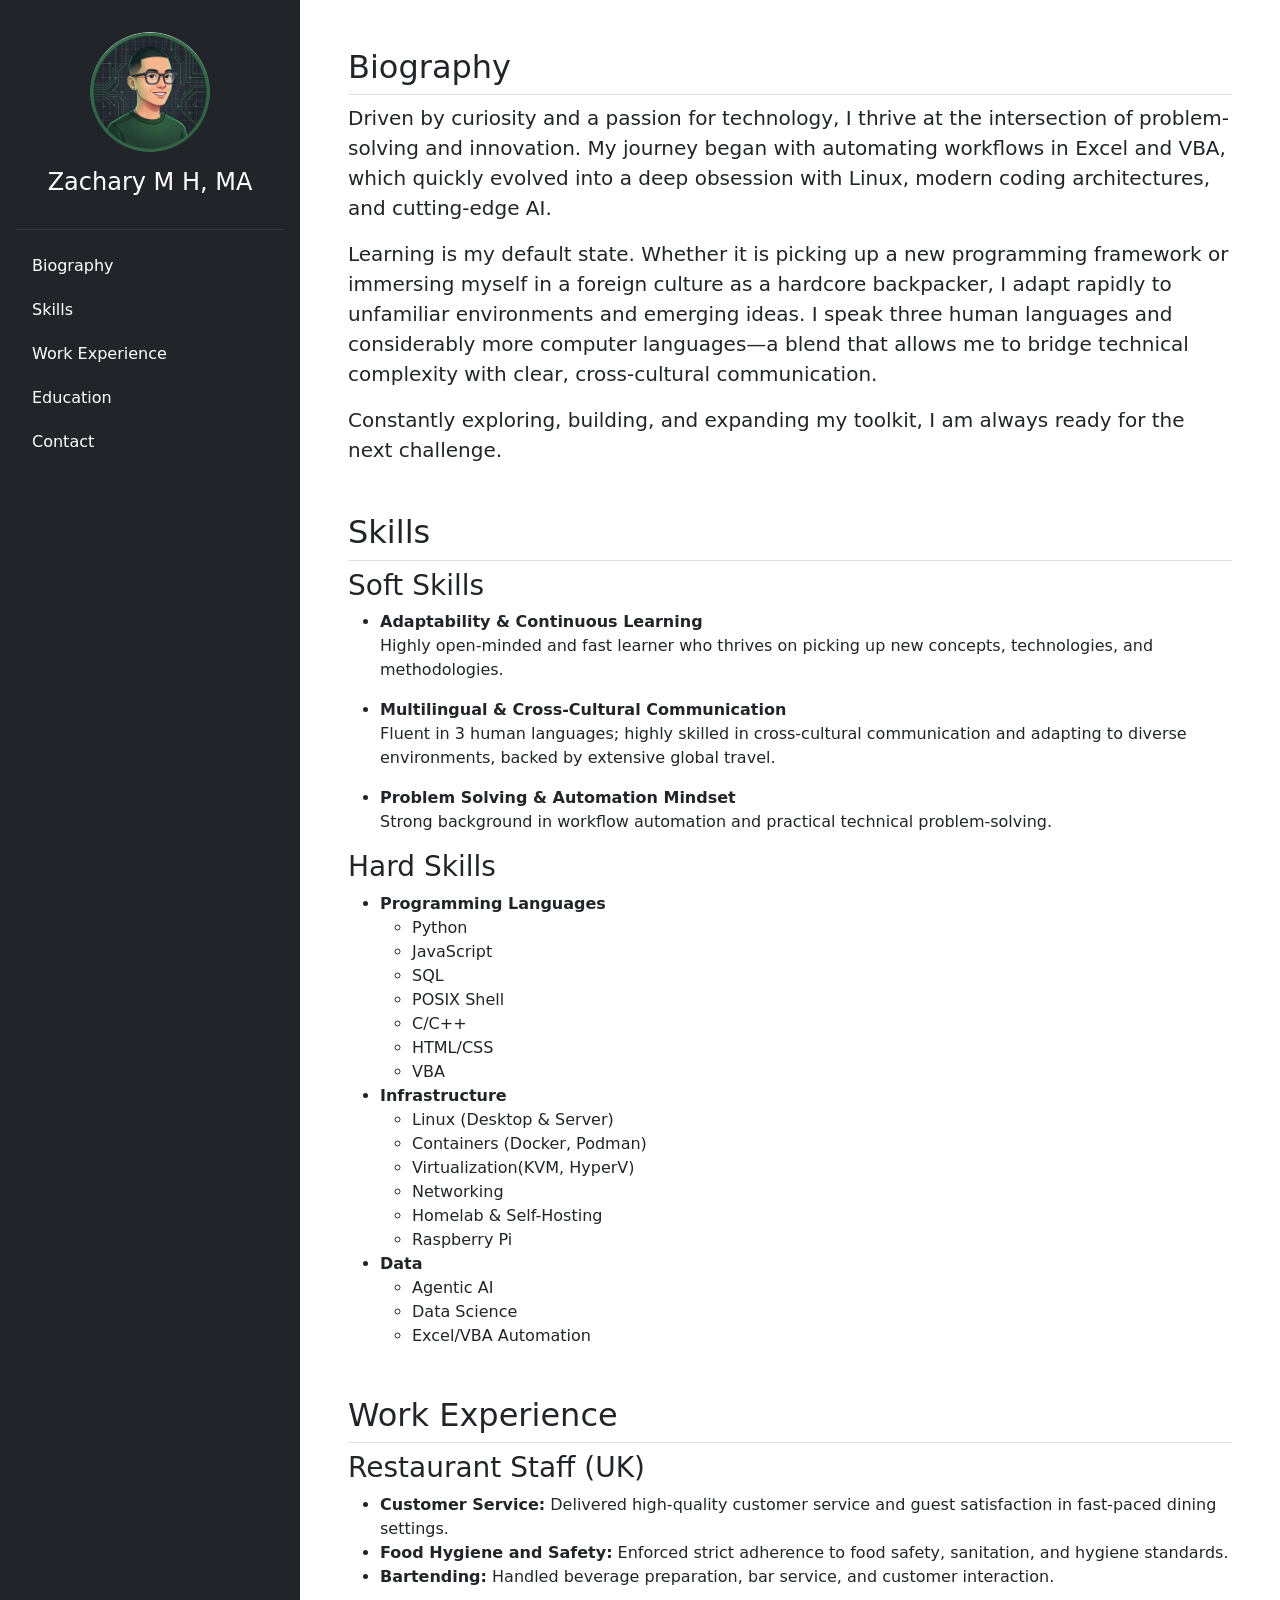
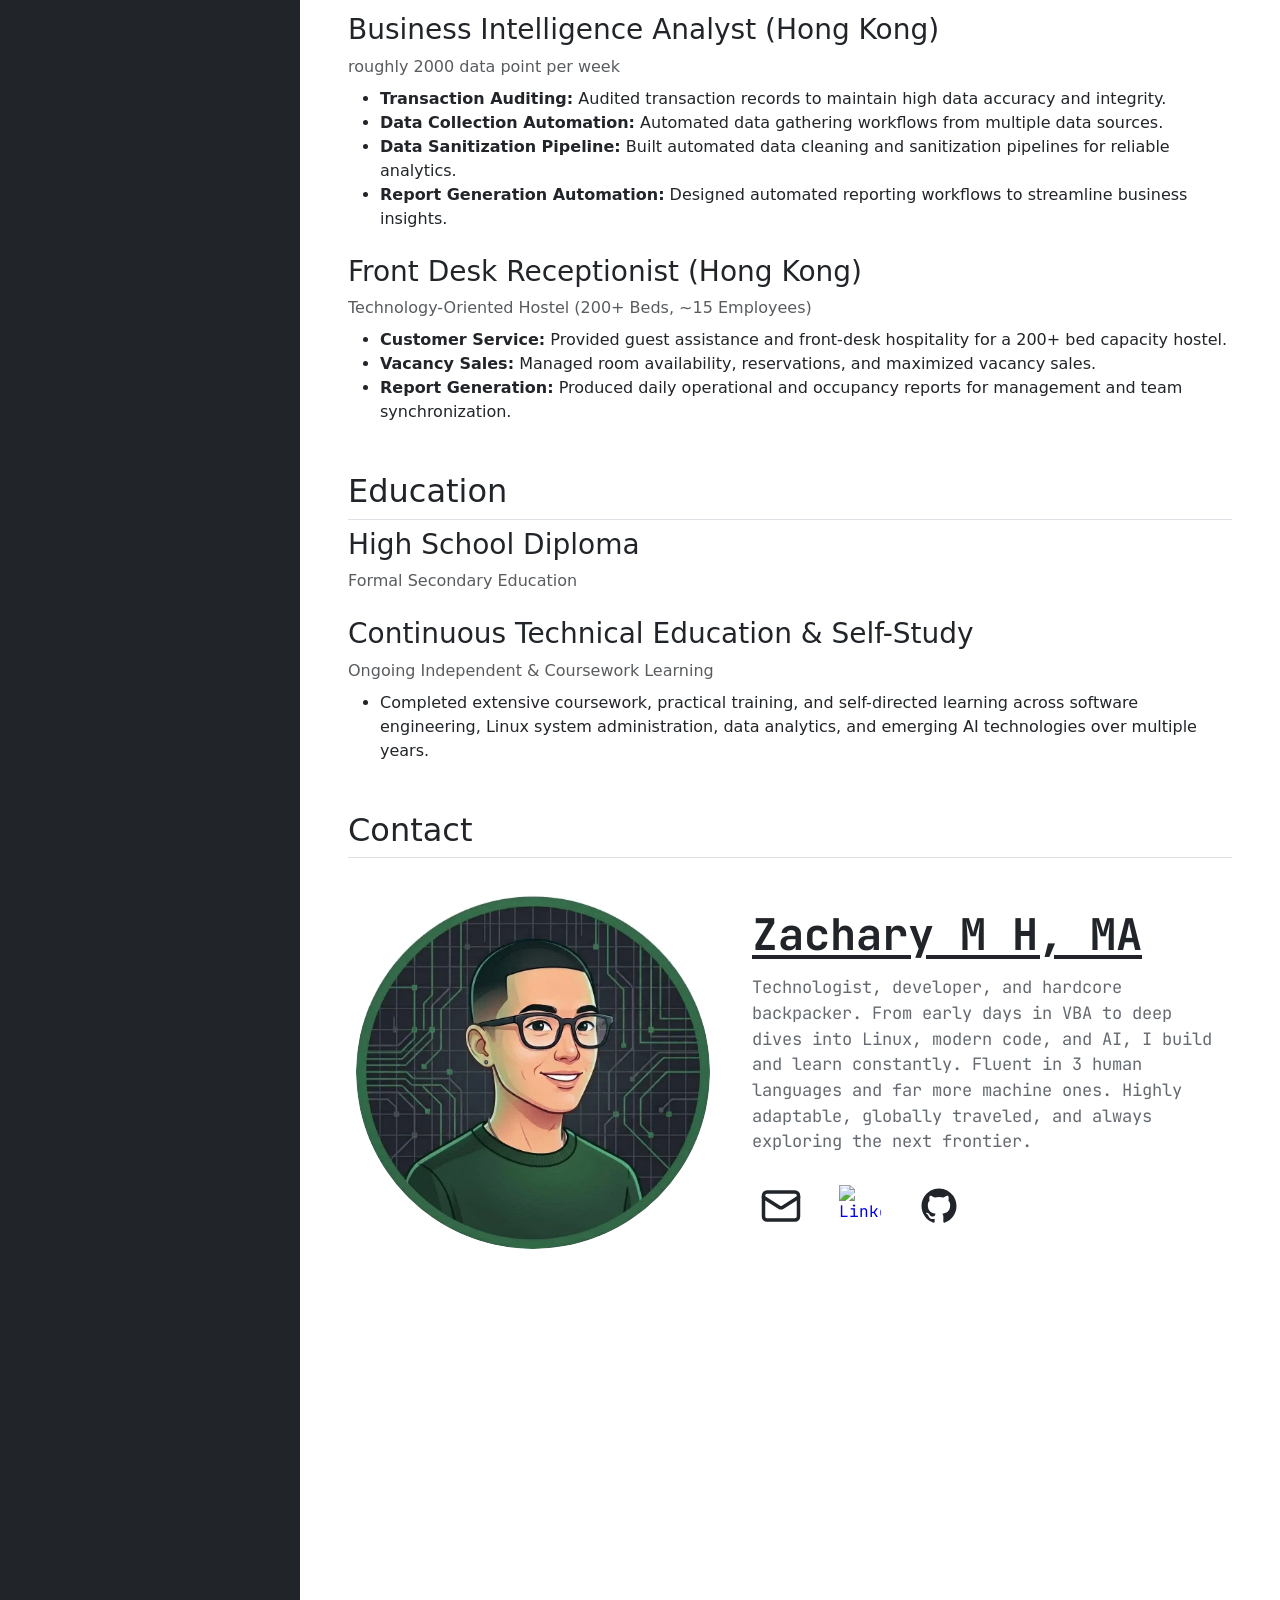
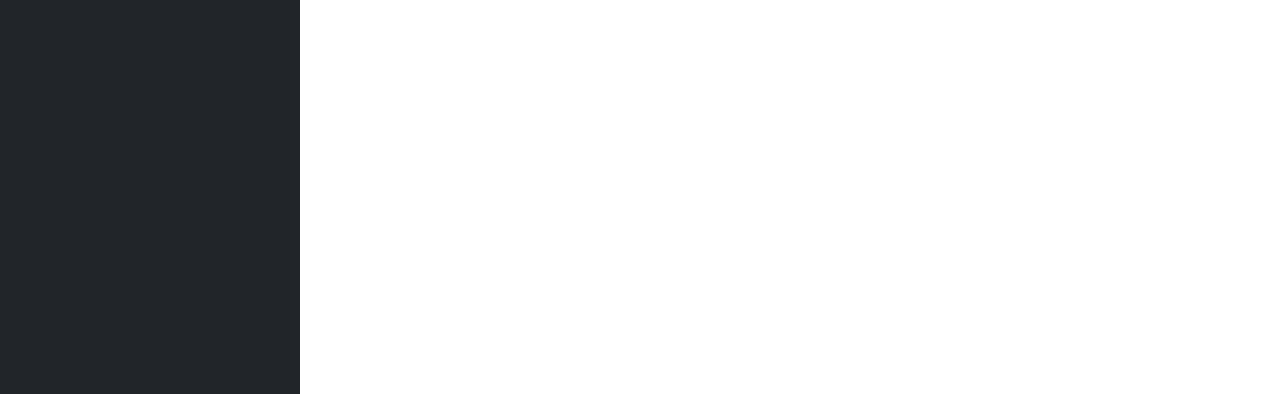
==== index.html @ 08ee199b "website basic" ====
<!DOCTYPE html>
<html lang="en">

<head>
    <meta charset="UTF-8">
    <meta name="viewport" content="width=device-width, initial-scale=1.0">
    <!-- Bootstrap 5 CSS -->
    <link href="https://cdn.jsdelivr.net/npm/bootstrap@5.3.3/dist/css/bootstrap.min.css" rel="stylesheet">
    <!-- Custom CSS -->
    <link rel="stylesheet" href="assets/style.css">
    <title>Zachary M H, MA</title>
</head>

<body>
    <div class="d-flex min-vh-100">
        <!-- Sidebar -->
        <aside class="d-none d-xl-flex flex-column flex-shrink-0 p-3 text-white bg-dark" style="width: 300px;">
            <!-- Avatar at the top -->
            <div class="text-center my-3">
                <img src="assets/images/zach-avatar-rounded.png" alt="Zach" class="img-fluid rounded-circle mb-2"
                    style="width: 120px; height: 120px; object-fit: cover;">
                <h2 class="text-nowrap fs-4 mb-0 mt-2">Zachary M H, MA</h2>
            </div>

            <hr class="border-secondary">

            <!-- Navigation Links -->
            <ul class="nav nav-pills flex-column mb-auto gap-1">
                <li class="nav-item">
                    <a href="#biography" class="nav-link text-white" aria-current="page">Biography</a>
                </li>
                <li class="nav-item">
                    <a href="#skills" class="nav-link text-white">Skills</a>
                </li>
                <li class="nav-item">
                    <a href="#experience" class="nav-link text-white">Work Experience</a>
                </li>
                <li class="nav-item">
                    <a href="#education" class="nav-link text-white">Education</a>
                </li>
                <li class="nav-item">
                    <a href="#contact" class="nav-link text-white">Contact</a>
                </li>
            </ul>
        </aside>

        <!-- Main Content -->
        <main class="flex-grow-1 p-5 bg-white overflow-auto">
            <section class="mb-5">
                <h2 class="border-bottom pb-2">Biography</h2>
                <p class="fs-5">
                    Driven by curiosity and a passion for technology, I thrive at the intersection of problem-solving
                    and innovation. My
                    journey began with automating workflows in Excel and VBA, which quickly evolved into a deep
                    obsession with Linux, modern
                    coding architectures, and cutting-edge AI.
                </p>
                </hr>
                <p class="fs-5">
                    Learning is my default state. Whether it is picking up a new programming framework or immersing
                    myself in a foreign
                    culture as a hardcore backpacker, I adapt rapidly to unfamiliar environments and emerging ideas. I
                    speak three human
                    languages and considerably more computer languages—a blend that allows me to bridge technical
                    complexity with clear,
                    cross-cultural communication.
                </p>
                <p class="fs-5">
                    Constantly exploring, building, and expanding my toolkit, I am always ready for the next challenge.
                </p>
            </section>

            <section id="skills" class="mb-5">
                <h2 class="border-bottom pb-2">Skills</h2>
                <h3>Soft Skills</h3>
                <ul>
                    <li><strong>Adaptability & Continuous Learning</strong></li>
                    <p>Highly open-minded and fast learner who thrives on picking up new concepts, technologies, and
                        methodologies.
                    </p>
                    <li><strong>Multilingual & Cross-Cultural Communication</strong></li>
                    <p>Fluent in 3 human languages; highly skilled in cross-cultural communication and adapting to
                        diverse environments, backed
                        by extensive global travel.</p>
                    <li><strong>Problem Solving & Automation Mindset</strong></li>
                    <p>Strong background in workflow automation and practical technical problem-solving.</p>
                </ul>
                <h3>Hard Skills</h3>
                <ul>
                    <li><strong>Programming Languages</strong></li>
                    <ul>
                        <li>Python</li>
                        <li>JavaScript</li>
                        <li>SQL</li>
                        <li>POSIX Shell</li>
                        <li>C/C++</li>
                        <li>HTML/CSS</li>
                        <li>VBA</li>
                    </ul>
                    <li><strong>Infrastructure</strong></li>
                    <ul>
                        <li>Linux (Desktop & Server)</li>
                        <li>Containers (Docker, Podman)</li>
                        <li>Virtualization(KVM, HyperV)</li>
                        <li>Networking</li>
                        <li>Homelab & Self-Hosting</li>
                        <li>Raspberry Pi</li>
                    </ul>
                    <li><strong>Data</strong></li>
                    <ul>
                        <li>Agentic AI</li>
                        <li>Data Science</li>
                        <li>Excel/VBA Automation</li>
                    </ul>
                </ul>
            </section>

            <section id="experience" class="mb-5">
                <h2 class="border-bottom pb-2">Work Experience</h2>
                <div class="mb-4">
                    <h3>Restaurant Staff (UK)</h3>
                    <ul>
                        <li><strong>Customer Service:</strong> Delivered high-quality customer service and guest
                            satisfaction in
                            fast-paced dining settings.</li>
                        <li><strong>Food Hygiene and Safety:</strong> Enforced strict adherence to food safety,
                            sanitation, and hygiene
                            standards.</li>
                        <li><strong>Bartending:</strong> Handled beverage preparation, bar service, and customer
                            interaction.</li>
                    </ul>
                </div>

                <div class="mb-4">
                    <h3>Business Intelligence Analyst (Hong Kong)</h3>
                    <p class="text-muted mb-2">roughly 2000 data point per week</p>
                    <ul>
                        <li><strong>Transaction Auditing:</strong> Audited transaction records to maintain high data
                            accuracy and integrity.</li>
                        <li><strong>Data Collection Automation:</strong> Automated data gathering workflows from
                            multiple data sources.</li>
                        <li><strong>Data Sanitization Pipeline:</strong> Built automated data cleaning and sanitization
                            pipelines for reliable analytics.</li>
                        <li><strong>Report Generation Automation:</strong> Designed automated reporting workflows to
                            streamline business insights.</li>
                    </ul>
                </div>

                <div class="mb-4">
                    <h3>Front Desk Receptionist (Hong Kong)</h3>
                    <p class="text-muted mb-2">Technology-Oriented Hostel (200+ Beds, ~15 Employees)</p>
                    <ul>
                        <li><strong>Customer Service:</strong> Provided guest assistance and front-desk hospitality for
                            a 200+ bed capacity hostel.</li>
                        <li><strong>Vacancy Sales:</strong> Managed room availability, reservations, and maximized
                            vacancy sales.</li>
                        <li><strong>Report Generation:</strong> Produced daily operational and occupancy reports for
                            management and team synchronization.</li>
                    </ul>
                </div>
            </section>

            <section id="education" class="mb-5">
                <h2 class="border-bottom pb-2">Education</h2>
                <div class="mb-4">
                    <h3>High School Diploma</h3>
                    <p class="text-muted mb-2">Formal Secondary Education</p>
                </div>

                <div class="mb-4">
                    <h3>Continuous Technical Education & Self-Study</h3>
                    <p class="text-muted mb-2">Ongoing Independent & Coursework Learning</p>
                    <ul>
                        <li>Completed extensive coursework, practical training, and self-directed learning across
                            software engineering, Linux system administration, data analytics, and emerging AI
                            technologies over multiple years.</li>
                    </ul>
                </div>
            </section>

            <section id="contact">
                <h2 class="border-bottom pb-2">Contact</h2>
                <div class="d-flex justify-content-start">
                    <iframe id="contact-iframe" src="assets/business-card.html" title="Contact Business Card"></iframe>
                </div>
            </section>
        </main>
    </div>

    <!-- Bootstrap 5 JS Bundle -->
    <script src="https://cdn.jsdelivr.net/npm/bootstrap@5.3.3/dist/js/bootstrap.bundle.min.js"></script>
</body>

</html>
---- assets/style.css ----
#contact-iframe {
    width: 100%;
    height: 450px;
    border: 0;
}

@media (max-width: 1280px) {
    #contact-iframe {
        height: 1080px; /* Taller height to fit stacked content on mobile */
    }
}
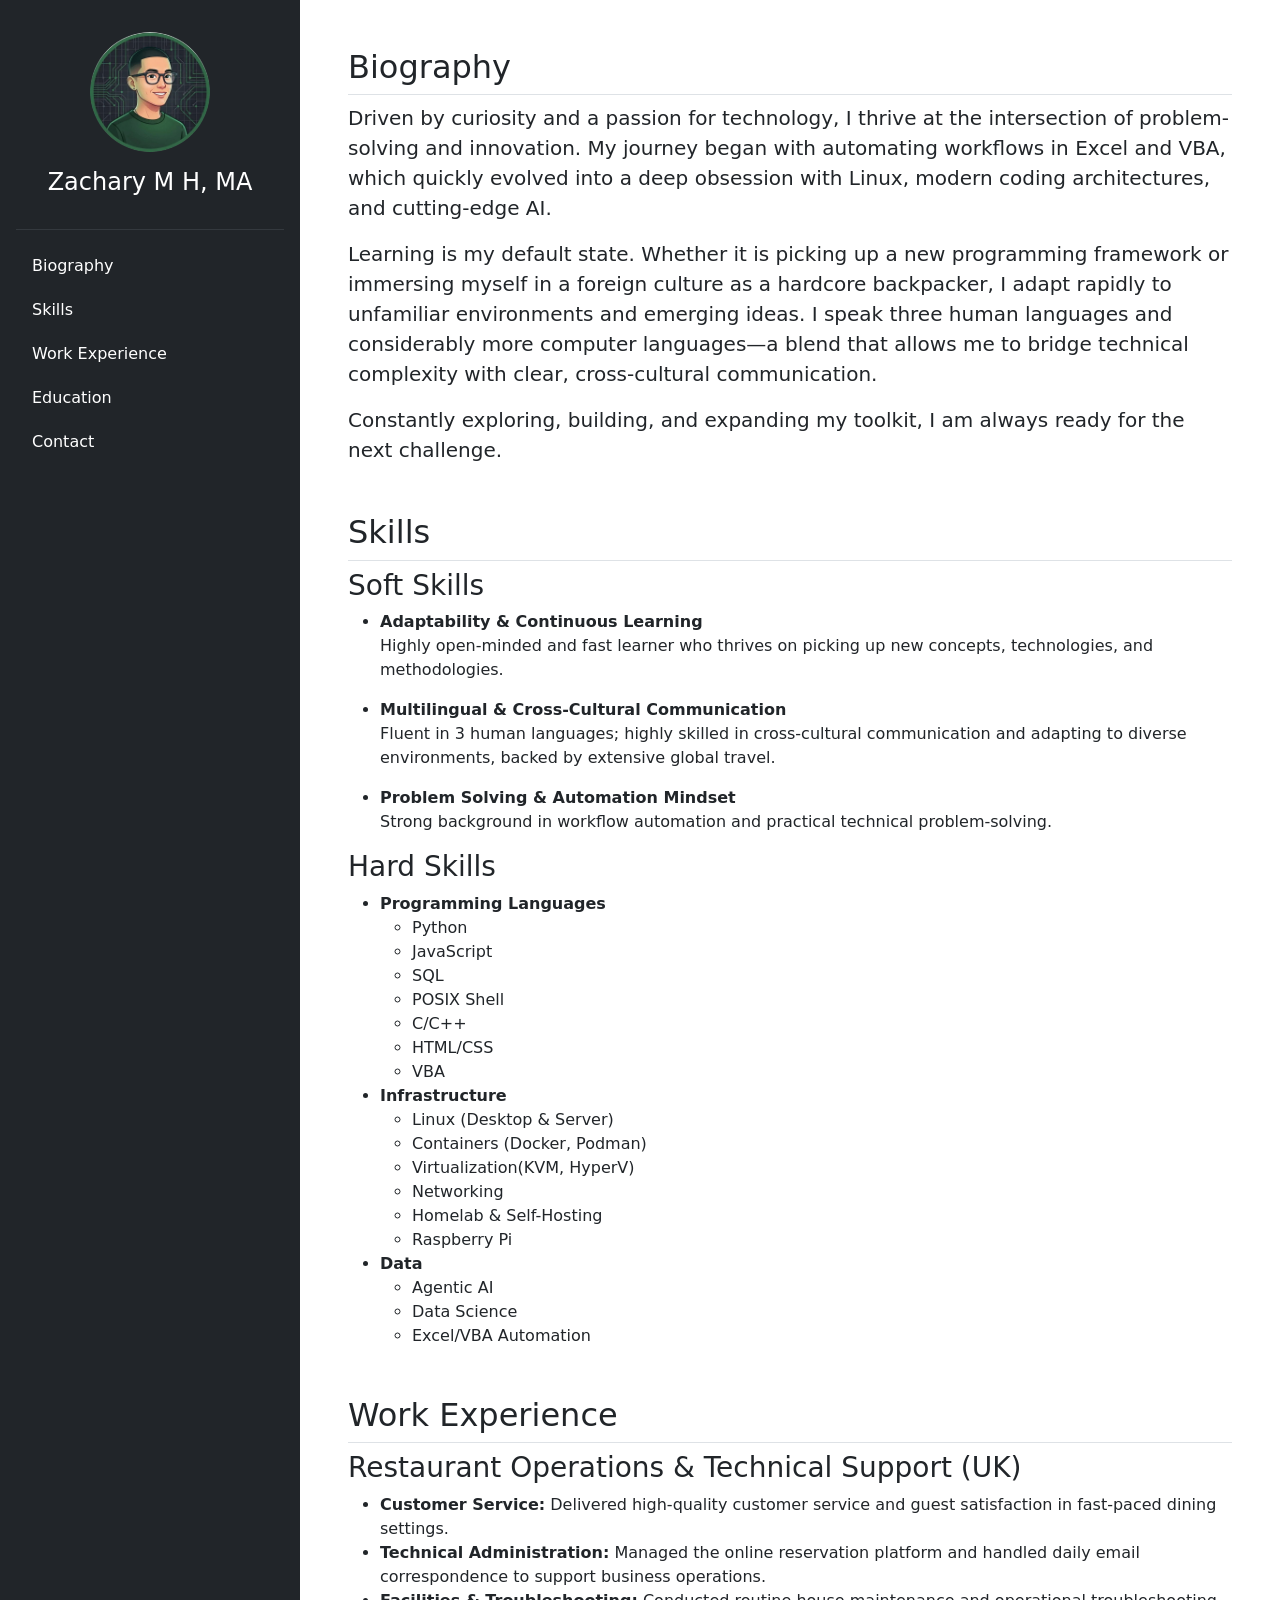
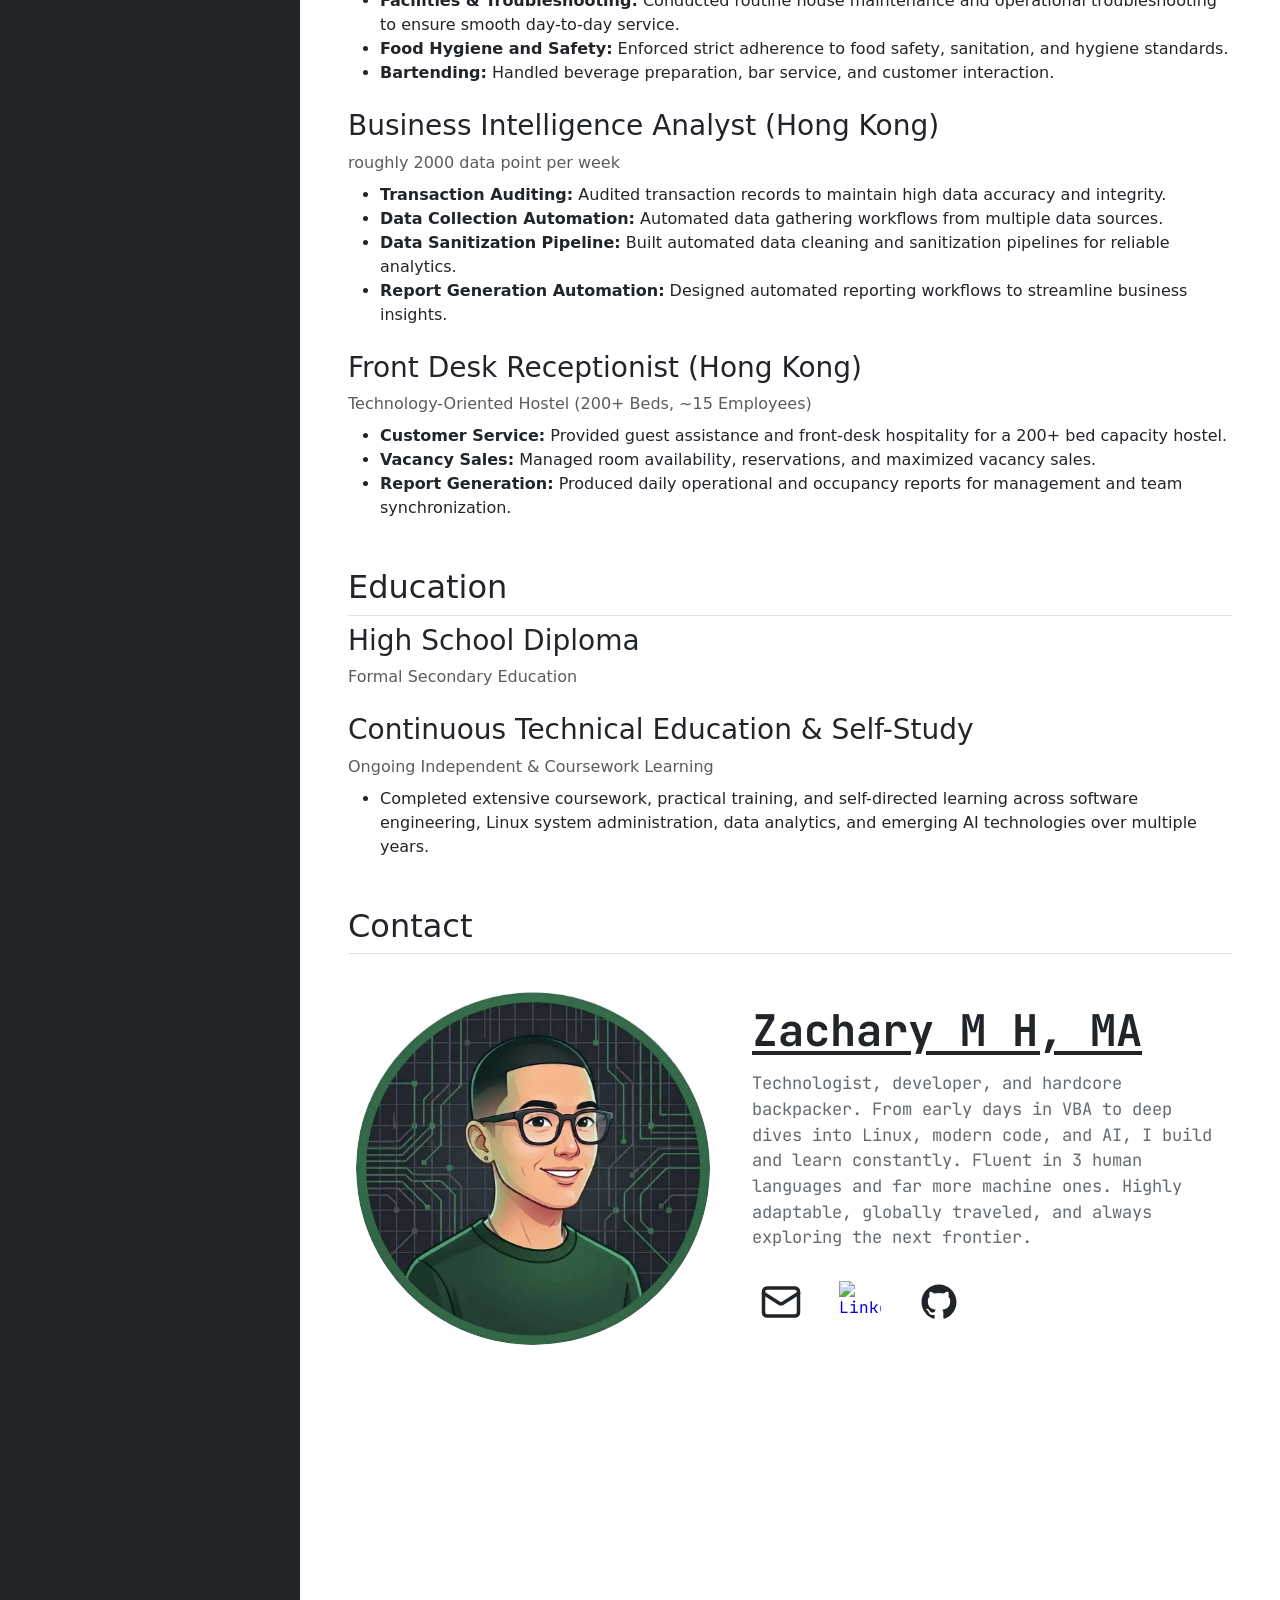
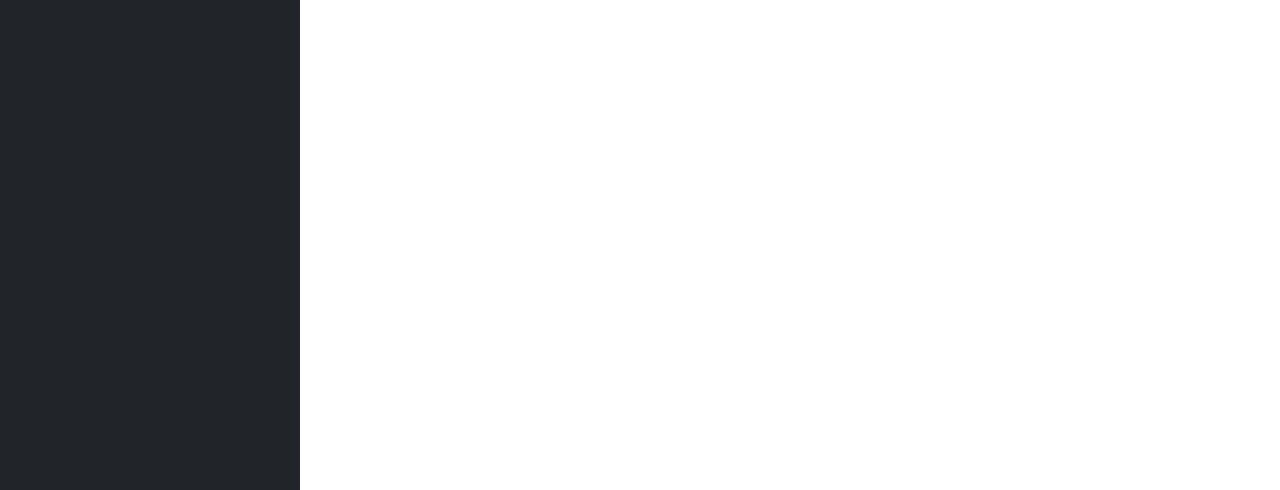
==== commit c2dd59d5: "update restaurant work experience" ====
--- a/index.html
+++ b/index.html
@@ -118,11 +118,17 @@
             <section id="experience" class="mb-5">
                 <h2 class="border-bottom pb-2">Work Experience</h2>
                 <div class="mb-4">
-                    <h3>Restaurant Staff (UK)</h3>
+                    <h3>Restaurant Operations & Technical Support (UK)</h3>
                     <ul>
                         <li><strong>Customer Service:</strong> Delivered high-quality customer service and guest
-                            satisfaction in
-                            fast-paced dining settings.</li>
+                            satisfaction in fast-paced
+                            dining settings.</li>
+                        <li><strong>Technical Administration:</strong> Managed the online reservation platform and
+                            handled daily email
+                            correspondence to support business operations.</li>
+                        <li><strong>Facilities & Troubleshooting:</strong> Conducted routine house maintenance and
+                            operational
+                            troubleshooting to ensure smooth day-to-day service.</li>
                         <li><strong>Food Hygiene and Safety:</strong> Enforced strict adherence to food safety,
                             sanitation, and hygiene
                             standards.</li>
